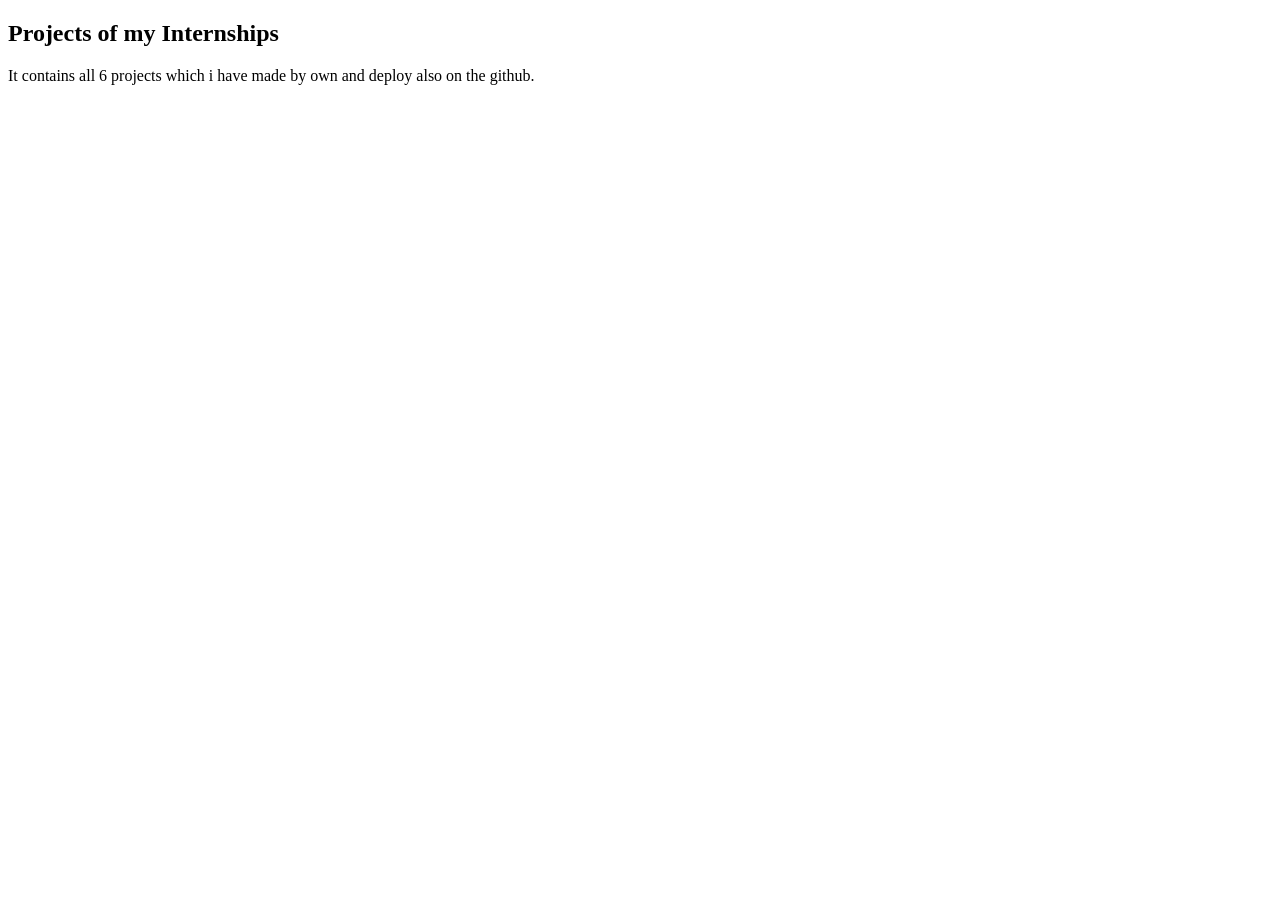
==== index.html @ e40118e9 "first commit" ====
<!DOCTYPE html>
<html lang="en">
<head>
    <meta charset="UTF-8">
    <meta name="viewport" content="width=device-width, initial-scale=1.0">
    <title>Document</title>
</head>
<body>
    <h2>Projects of my Internships</h2>
    <p> It contains all 6 projects which i have made by own and deploy also on the github.</p>
</body>
</html>
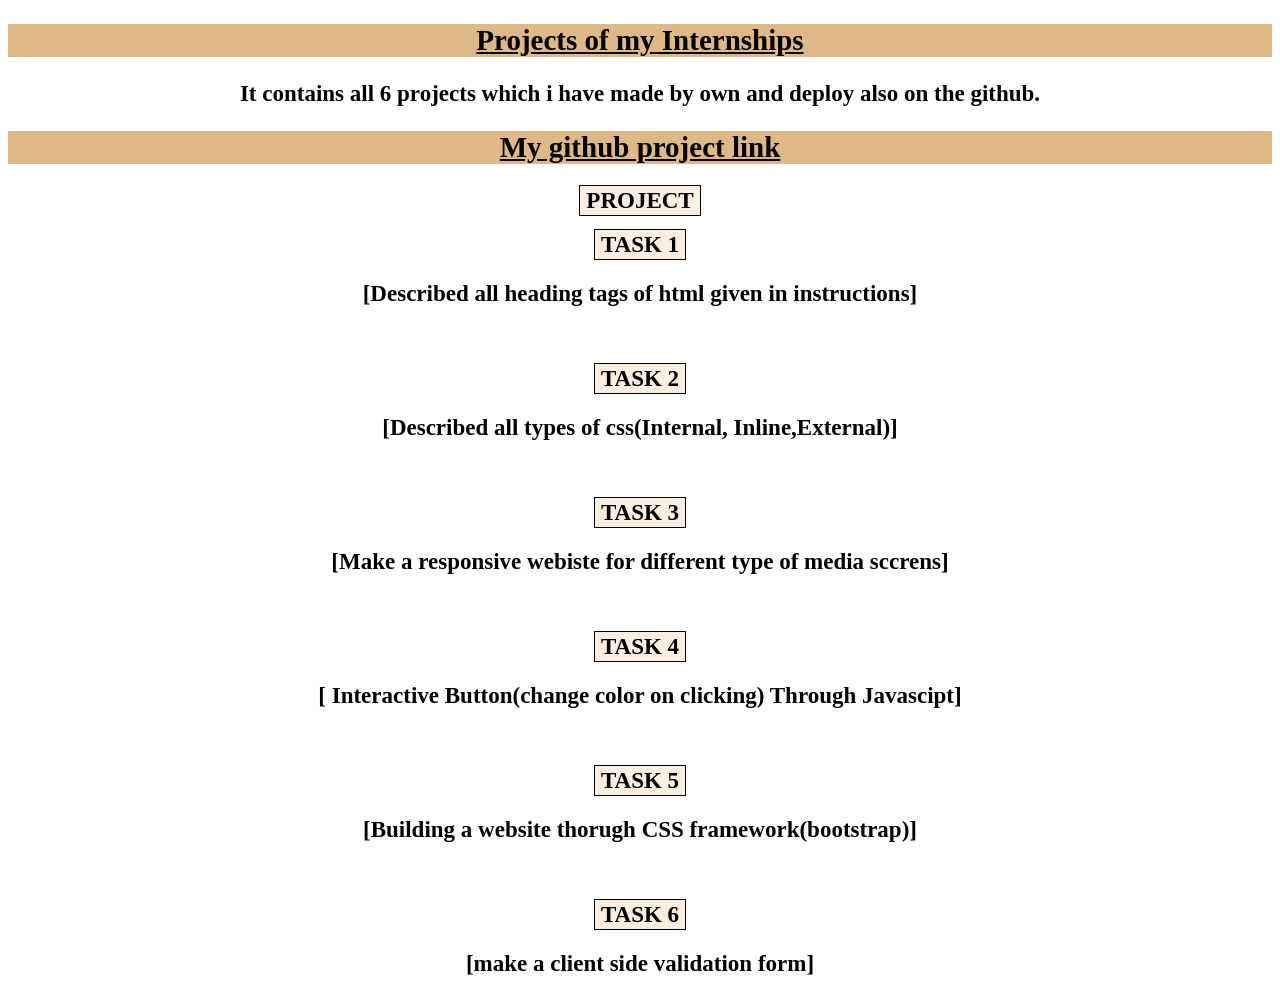
==== commit c46aceca: "all cnhgs" ====
--- a/index.html
+++ b/index.html
@@ -4,9 +4,42 @@
     <meta charset="UTF-8">
     <meta name="viewport" content="width=device-width, initial-scale=1.0">
     <title>Document</title>
+    <style> 
+    body{
+        text-align: center;
+    }
+    h2{
+        font-size:29px;
+        text-decoration:underline;
+        background-color: burlywood;
+    }
+    p{
+        font-family: cursive;
+        font-weight: bold;
+        font-size:23px;
+    }
+        a{
+            outline:1px solid black;
+            text-decoration:none;
+            color:black;
+            background-color: rgb(252, 238, 222);
+            padding:2px 6px;
+            margin-top:31px;
+            font-size:23px;
+            font-weight:bold;
+        }
+    </style>
 </head>
 <body>
     <h2>Projects of my Internships</h2>
     <p> It contains all 6 projects which i have made by own and deploy also on the github.</p>
+    <h2> My github project link</h2>
+    <a href="https://github.com/princypatel-creator/intenship-projects">PROJECT</a><br><br>
+ <a href="index1.html">TASK 1</a><p>[Described all heading tags of html given in instructions]</p><br><br>
+ <a href="index2.html">TASK 2</a><p>[Described all types of css(Internal, Inline,External)]</p><br><br>
+ <a href="index3.html">TASK 3</a><p>[Make a responsive webiste for different type of media sccrens]</p><br><br>
+ <a href="index4.html">TASK 4</a><p>[ Interactive Button(change color on clicking) Through Javascipt]</p><br><br>
+ <a href="index5.html">TASK 5</a><p>[Building a website thorugh CSS framework(bootstrap)]</p><br><br>
+ <a href="index6.html">TASK 6</a><p>[make a client side validation form]</p>
 </body>
 </html>
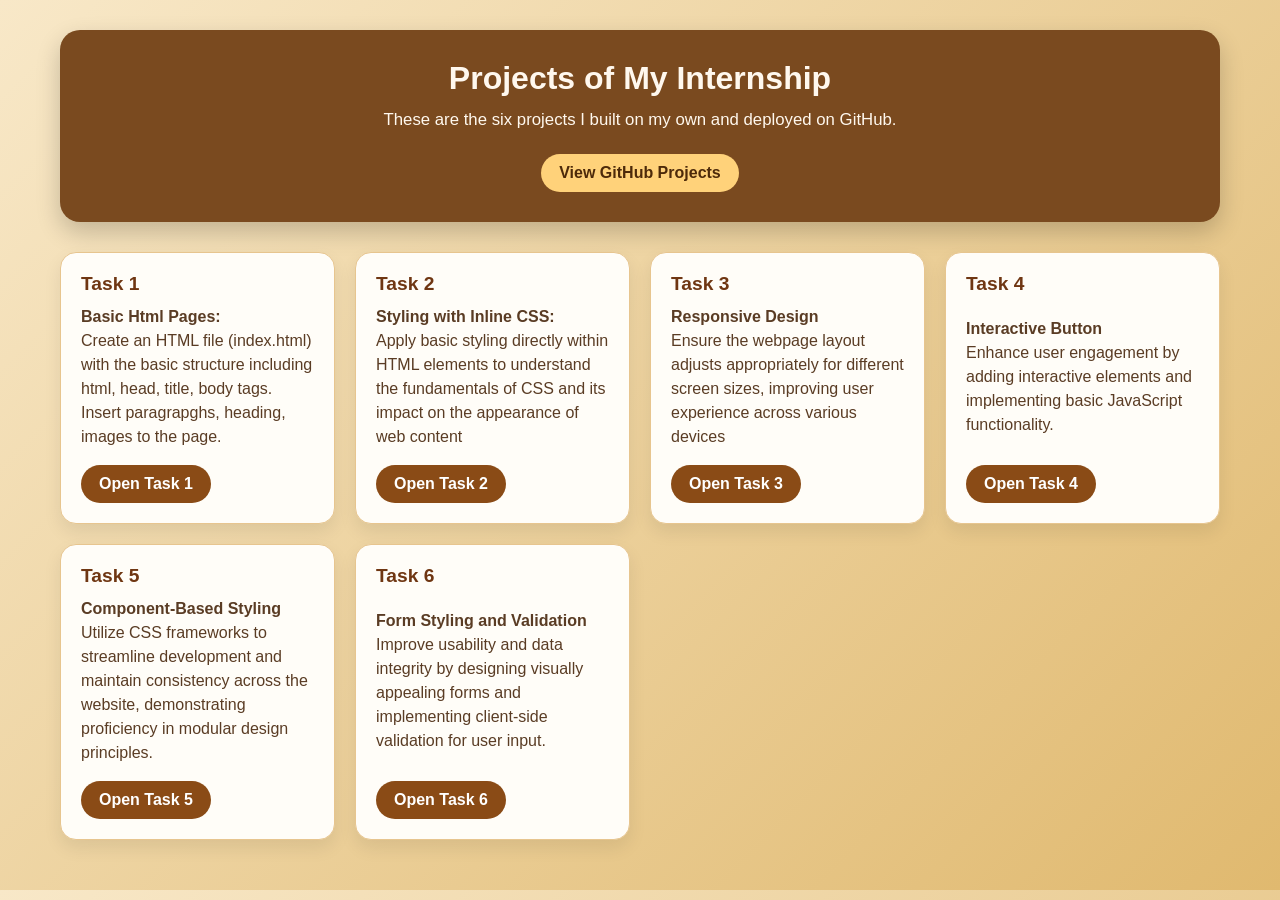
==== commit 65dd80b2: "all" ====
--- a/index.html
+++ b/index.html
@@ -3,43 +3,164 @@
 <head>
     <meta charset="UTF-8">
     <meta name="viewport" content="width=device-width, initial-scale=1.0">
-    <title>Document</title>
-    <style> 
-    body{
-        text-align: center;
-    }
-    h2{
-        font-size:29px;
-        text-decoration:underline;
-        background-color: burlywood;
-    }
-    p{
-        font-family: cursive;
-        font-weight: bold;
-        font-size:23px;
-    }
-        a{
-            outline:1px solid black;
-            text-decoration:none;
-            color:black;
-            background-color: rgb(252, 238, 222);
-            padding:2px 6px;
-            margin-top:31px;
-            font-size:23px;
-            font-weight:bold;
+    <title>Internship Projects</title>
+    <style>
+        * {
+            box-sizing: border-box;
+        }
+
+        body {
+            margin: 0;
+            font-family: 'Segoe UI', Tahoma, Geneva, Verdana, sans-serif;
+            background: linear-gradient(135deg, #f8e8c8, #e0b96f);
+            color: #3d2b1f;
+        }
+
+        .page {
+            max-width: 1200px;
+            margin: 0 auto;
+            padding: 30px 20px 50px;
+        }
+
+        .hero {
+            text-align: center;
+            background: #7a4a1f;
+            color: #fff8ee;
+            padding: 30px 20px;
+            border-radius: 20px;
+            box-shadow: 0 10px 25px rgba(0, 0, 0, 0.2);
+            margin-bottom: 30px;
+        }
+
+        .hero h1 {
+            margin: 0 0 10px;
+            font-size: 2rem;
+        }
+
+        .hero p {
+            margin: 0 auto 20px;
+            max-width: 700px;
+            font-size: 1.05rem;
+            line-height: 1.6;
+        }
+
+        .github-btn,
+        .task-btn {
+            display: inline-block;
+            text-decoration: none;
+            padding: 10px 18px;
+            border-radius: 999px;
+            font-weight: 600;
+            transition: 0.3s ease;
+        }
+
+        .github-btn {
+            background: #ffd27a;
+            color: #4d2a0a;
+        }
+
+        .github-btn:hover,
+        .task-btn:hover {
+            transform: translateY(-2px);
+            box-shadow: 0 6px 12px rgba(0, 0, 0, 0.15);
+        }
+
+        .task-grid {
+            display: grid;
+            grid-template-columns: repeat(auto-fit, minmax(250px, 1fr));
+            gap: 20px;
+        }
+
+        .task-card {
+            background: #fffdf8;
+            border: 1px solid #e7c58f;
+            border-radius: 16px;
+            padding: 20px;
+            box-shadow: 0 8px 18px rgba(0, 0, 0, 0.08);
+            display: flex;
+            flex-direction: column;
+            justify-content: space-between;
+        }
+
+        .task-card h3 {
+            margin: 0 0 10px;
+            font-size: 1.2rem;
+            color: #6f3612;
+        }
+        .task-card h3:hover{
+            text-decoration:underline;
+        }
+
+
+        .task-card p {
+            margin: 0 0 16px;
+            line-height: 1.5;
+            color: #5a3c24;
+        }
+
+        .task-btn {
+            background: #8a4b16;
+            color: #fff;
+            align-self: flex-start;
+        }
+
+        @media (max-width: 600px) {
+            .hero h1 {
+                font-size: 1.6rem;
+            }
+
+            .task-card {
+                padding: 16px;
+            }
         }
     </style>
 </head>
 <body>
-    <h2>Projects of my Internships</h2>
-    <p> It contains all 6 projects which i have made by own and deploy also on the github.</p>
-    <h2> My github project link</h2>
-    <a href="https://github.com/princypatel-creator/intenship-projects">PROJECT</a><br><br>
- <a href="index1.html">TASK 1</a><p>[Described all heading tags of html given in instructions]</p><br><br>
- <a href="index2.html">TASK 2</a><p>[Described all types of css(Internal, Inline,External)]</p><br><br>
- <a href="index3.html">TASK 3</a><p>[Make a responsive webiste for different type of media sccrens]</p><br><br>
- <a href="index4.html">TASK 4</a><p>[ Interactive Button(change color on clicking) Through Javascipt]</p><br><br>
- <a href="index5.html">TASK 5</a><p>[Building a website thorugh CSS framework(bootstrap)]</p><br><br>
- <a href="index6.html">TASK 6</a><p>[make a client side validation form]</p>
+    <div class="page">
+        <header class="hero">
+            <h1>Projects of My Internship</h1>
+            <p>These are the six projects I built on my own and deployed on GitHub.</p>
+            <a class="github-btn" href="https://github.com/princypatel-creator/intenship-projects">View GitHub Projects</a>
+        </header>
+
+        <section class="task-grid">
+            <article class="task-card">
+                <h3>Task 1</h3>
+                <p><b>Basic Html Pages:</b><br> Create an HTML file (index.html) with the basic structure including html, head, title, body tags. Insert paragrapghs, heading, images to the page. </p>
+                <a class="task-btn" href="index1.html">Open Task 1</a>
+            </article>
+
+            <article class="task-card">
+                <h3>Task 2</h3>
+                <p><b>Styling with Inline CSS:</b><br>Apply basic styling directly within HTML elements to understand the fundamentals of CSS and its impact on the appearance of web content</p>
+                <a class="task-btn" href="index2.html">Open Task 2</a>
+            </article>
+
+            <article class="task-card">
+                <h3>Task 3</h3>
+                <p><b>Responsive Design</b><br>Ensure the webpage layout adjusts appropriately for different screen sizes, improving user experience across various devices</p>
+                <a class="task-btn" href="index3.html">Open Task 3</a>
+            </article>
+
+            <article class="task-card">
+                <h3>Task 4</h3>
+                <p><b>Interactive Button</b><br>Enhance user engagement by adding interactive elements and implementing basic JavaScript functionality.</p>
+                <a class="task-btn" href="index4.html">Open Task 4</a>
+            </article>
+
+            <article class="task-card">
+                <h3>Task 5</h3>
+                <p><b> Component-Based Styling</b><br>Utilize CSS frameworks to streamline
+development and maintain consistency across the website, demonstrating proficiency in modular design principles.</p>
+                <a class="task-btn" href="index5.html">Open Task 5</a>
+            </article>
+
+            <article class="task-card">
+                <h3>Task 6</h3>
+                <p><b>Form Styling and Validation</b><br>Improve usability and data integrity by designing visually appealing forms and implementing client-side validation for user input.</p>
+                <a class="task-btn" href="index6.html">Open Task 6</a>
+            </article>
+        </section>
+    </div>
 </body>
 </html>
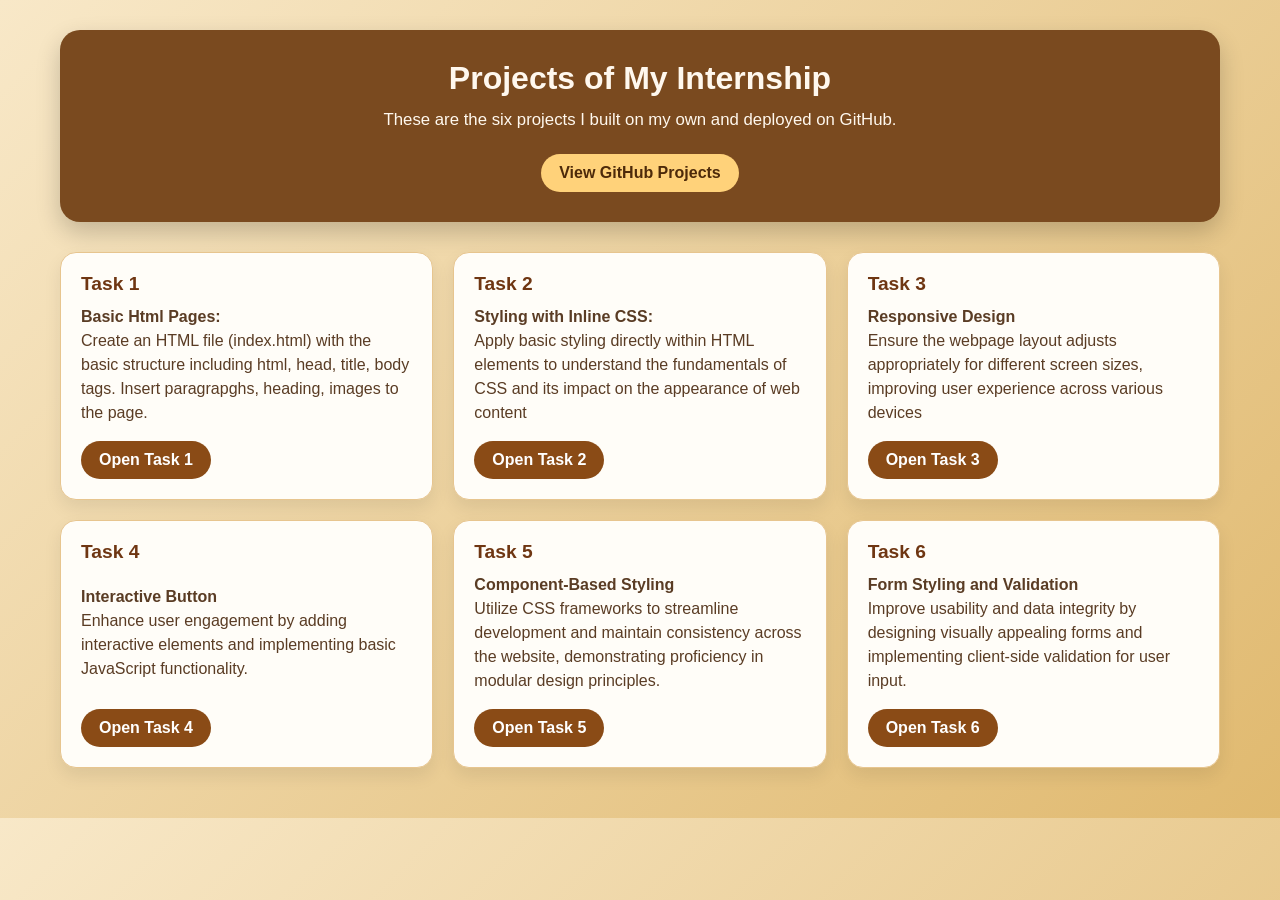
==== commit 8639cfc3: "all files up" ====
--- a/index.html
+++ b/index.html
@@ -67,7 +67,7 @@
 
         .task-grid {
             display: grid;
-            grid-template-columns: repeat(auto-fit, minmax(250px, 1fr));
+            grid-template-columns: repeat(auto-fit, minmax(350px, 1fr));
             gap: 20px;
         }
 
